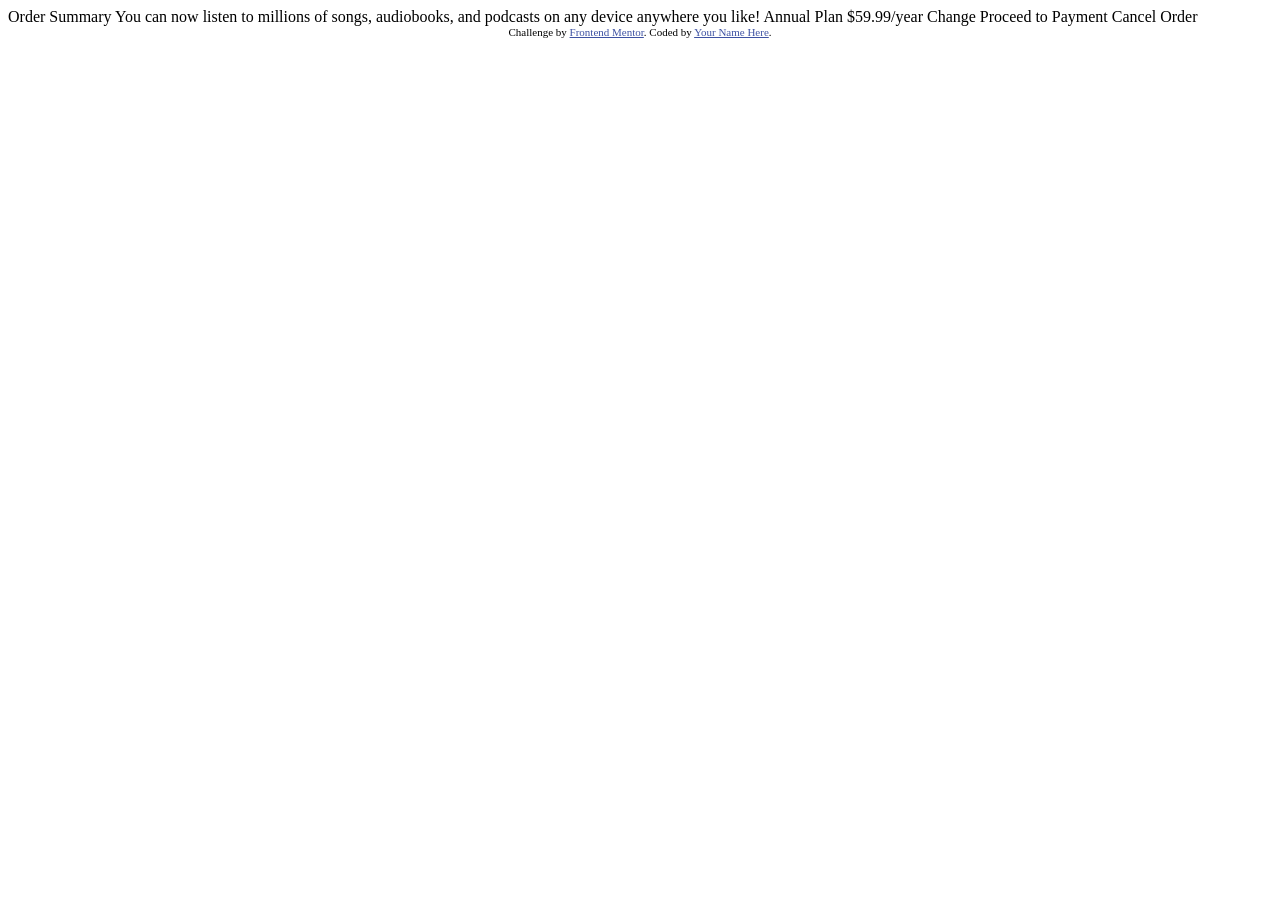
==== index.html @ c3e59071 "Initial Commit" ====
<!DOCTYPE html>
<html lang="en">
<head>
  <meta charset="UTF-8">
  <meta name="viewport" content="width=device-width, initial-scale=1.0"> <!-- displays site properly based on user's device -->

  <link rel="icon" type="image/png" sizes="32x32" href="./images/favicon-32x32.png">
  
  <title>Frontend Mentor | Order summary card</title>

  <!-- Feel free to remove these styles or customise in your own stylesheet 👍 -->
  <style>
    .attribution { font-size: 11px; text-align: center; }
    .attribution a { color: hsl(228, 45%, 44%); }
  </style>
</head>
<body>

  Order Summary

  You can now listen to millions of songs, audiobooks, and podcasts on any 
  device anywhere you like!

  Annual Plan
  $59.99/year

  Change

  Proceed to Payment
  Cancel Order
  
  <div class="attribution">
    Challenge by <a href="https://www.frontendmentor.io?ref=challenge" target="_blank">Frontend Mentor</a>. 
    Coded by <a href="#">Your Name Here</a>.
  </div>
</body>
</html>
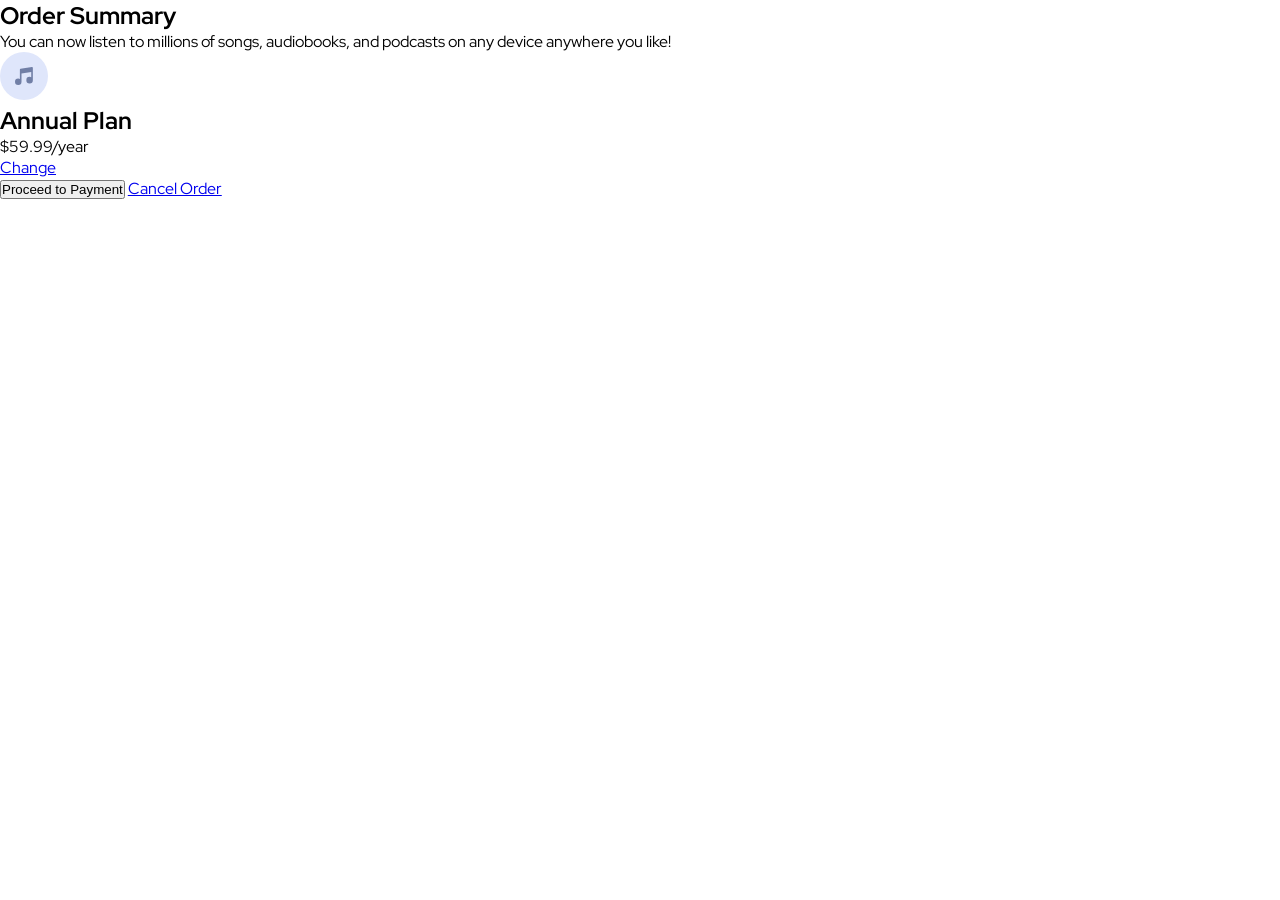
==== commit d3ab539e: "Project setup & HTML content added." ====
--- a/index.html
+++ b/index.html
@@ -1,37 +1,47 @@
 <!DOCTYPE html>
 <html lang="en">
-<head>
-  <meta charset="UTF-8">
-  <meta name="viewport" content="width=device-width, initial-scale=1.0"> <!-- displays site properly based on user's device -->
-
-  <link rel="icon" type="image/png" sizes="32x32" href="./images/favicon-32x32.png">
-  
-  <title>Frontend Mentor | Order summary card</title>
-
-  <!-- Feel free to remove these styles or customise in your own stylesheet 👍 -->
-  <style>
-    .attribution { font-size: 11px; text-align: center; }
-    .attribution a { color: hsl(228, 45%, 44%); }
-  </style>
-</head>
-<body>
-
-  Order Summary
-
-  You can now listen to millions of songs, audiobooks, and podcasts on any 
-  device anywhere you like!
-
-  Annual Plan
-  $59.99/year
-
-  Change
-
-  Proceed to Payment
-  Cancel Order
-  
-  <div class="attribution">
-    Challenge by <a href="https://www.frontendmentor.io?ref=challenge" target="_blank">Frontend Mentor</a>. 
-    Coded by <a href="#">Your Name Here</a>.
-  </div>
-</body>
-</html>+  <head>
+    <meta charset="UTF-8" />
+    <meta name="viewport" content="width=device-width, initial-scale=1.0" />
+    <link
+      rel="icon"
+      type="image/png"
+      sizes="32x32"
+      href="./images/favicon-32x32.png"
+    />
+    <link rel="preconnect" href="https://fonts.googleapis.com" />
+    <link rel="preconnect" href="https://fonts.gstatic.com" crossorigin />
+    <link
+      href="https://fonts.googleapis.com/css2?family=Red+Hat+Display:ital,wght@0,300..900;1,300..900&display=swap"
+      rel="stylesheet"
+    />
+    <link rel="stylesheet" href="styles.css" />
+    <title>Frontend Mentor | Order summary card</title>
+  </head>
+  <body>
+    <main>
+      <div class="card">
+        <div class="img-container"></div>
+        <section class="txt-section">
+          <h1 class="crd-title">Order Summary</h1>
+          <p class="crd-text">
+            You can now listen to millions of songs, audiobooks, and podcasts on
+            any device anywhere you like!
+          </p>
+        </section>
+        <section>
+          <img src="./images/icon-music.svg" alt="music note icon" />
+          <div class="price-container">
+            <h2>Annual Plan</h2>
+            <p>$59.99/year</p>
+          </div>
+          <a class="change-link" href="#">Change</a>
+        </section>
+        <section class="button-container">
+          <button type="button">Proceed to Payment</button>
+          <a class="cancel-link" href="#">Cancel Order</a>
+        </section>
+      </div>
+    </main>
+  </body>
+</html>
--- a/styles.css
+++ b/styles.css
@@ -0,0 +1,23 @@
+/* || Root Styling */
+
+/* Colours */
+
+:root {
+  --Blue-100: hsl(225, 100%, 94%);
+  --Blue-700: hsl(245, 75%, 52%);
+  --Blue-50: hsl(225, 100%, 98%);
+  --Gray-600: hsl(224, 23%, 55%);
+  --Blue-950: hsl(223, 47%, 23%);
+}
+
+/* || Global Styling */
+
+* {
+  box-sizing: border-box;
+  margin: 0;
+  padding: 0;
+}
+
+body {
+  font-family: "Red Hat Display", sans-serif, serif;
+}
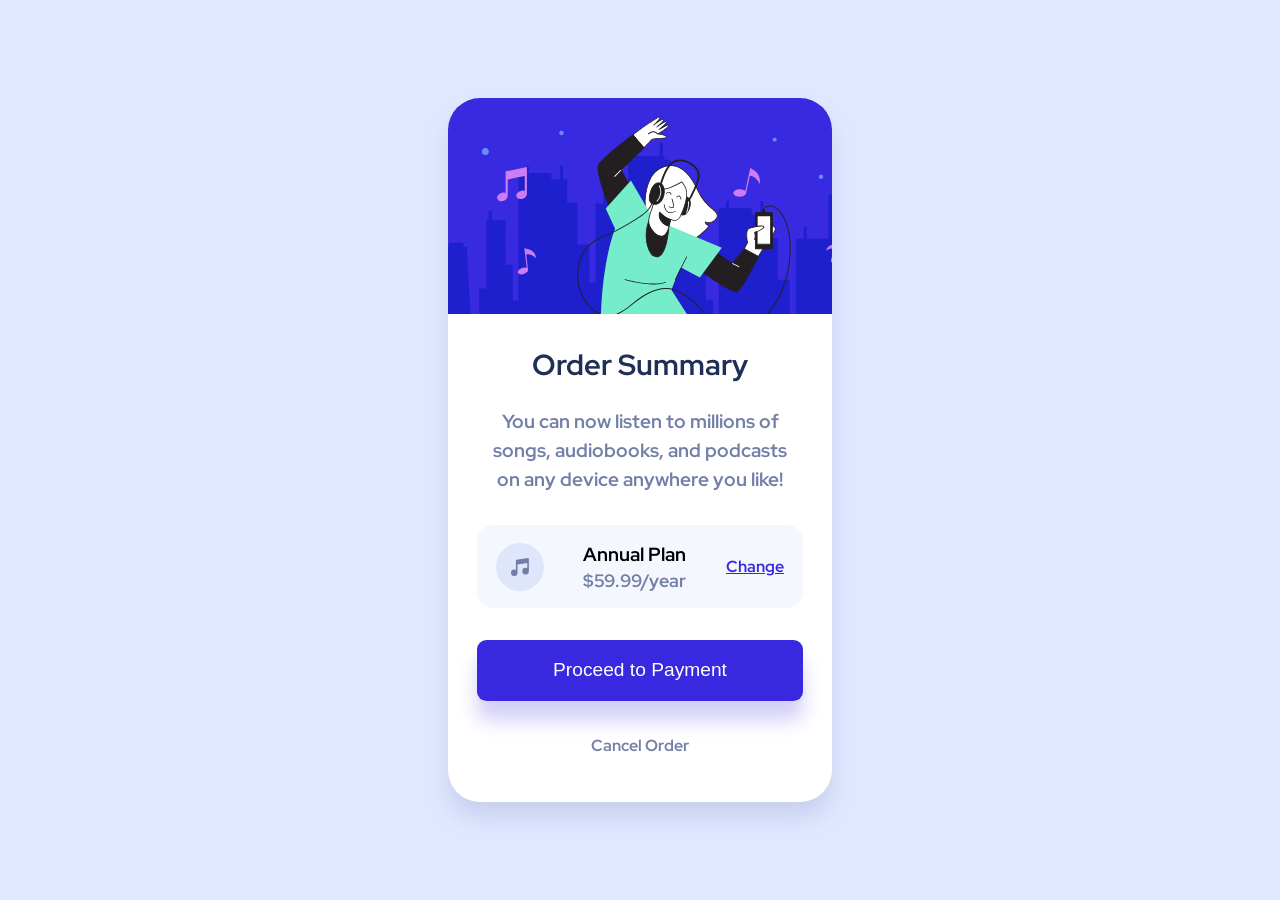
==== commit 4daece03: "CSS Styling Finished." ====
--- a/index.html
+++ b/index.html
@@ -23,23 +23,25 @@
       <div class="card">
         <div class="img-container"></div>
         <section class="txt-section">
-          <h1 class="crd-title">Order Summary</h1>
+          <h1 class="crd-title"><strong>Order Summary</strong></h1>
           <p class="crd-text">
             You can now listen to millions of songs, audiobooks, and podcasts on
             any device anywhere you like!
           </p>
         </section>
-        <section>
+        <section class="plan-section">
           <img src="./images/icon-music.svg" alt="music note icon" />
           <div class="price-container">
             <h2>Annual Plan</h2>
-            <p>$59.99/year</p>
+            <p class="price-value">$59.99/year</p>
           </div>
-          <a class="change-link" href="#">Change</a>
+          <a class="change-link" href="#"><strong>Change</strong></a>
         </section>
         <section class="button-container">
-          <button type="button">Proceed to Payment</button>
-          <a class="cancel-link" href="#">Cancel Order</a>
+          <button class="proceed-button" type="button">
+            Proceed to Payment
+          </button>
+          <a class="cancel-link" href="#"><strong>Cancel Order</strong></a>
         </section>
       </div>
     </main>
--- a/styles.css
+++ b/styles.css
@@ -4,10 +4,15 @@
 
 :root {
   --Blue-100: hsl(225, 100%, 94%);
+  --Blue-Shadow: hsl(225, 55%, 86%);
   --Blue-700: hsl(245, 75%, 52%);
+  --Blue-700-Hover: hsl(245, 90%, 70%);
+  --Blue-Button-Shadow: hsl(246, 71%, 89%);
   --Blue-50: hsl(225, 100%, 98%);
   --Gray-600: hsl(224, 23%, 55%);
   --Blue-950: hsl(223, 47%, 23%);
+  --White: hsl(0, 0%, 100%);
+  --Black: hsl(0, 0%, 0%);
 }
 
 /* || Global Styling */
@@ -19,5 +24,129 @@
 }
 
 body {
+  background-color: var(--Blue-100);
   font-family: "Red Hat Display", sans-serif, serif;
 }
+
+main {
+  align-items: center;
+  display: flex;
+  justify-content: center;
+  width: 100%;
+  height: 100vh;
+}
+
+/* || Card Styling */
+
+.card {
+  align-items: center;
+  background-color: var(--White);
+  box-shadow: 0em 1em 1.4em var(--Blue-Shadow);
+  border-radius: 2em;
+  display: flex;
+  flex-direction: column;
+  height: 44em;
+  max-height: 44em;
+  max-width: 24em;
+  overflow: hidden;
+  width: 24em;
+}
+
+.img-container {
+  background-image: url(./images/illustration-hero.svg);
+  background-size: cover;
+  height: 13.5em;
+  max-height: 13.5em;
+  width: 100%;
+  margin-bottom: 2em;
+}
+
+.txt-section {
+  text-align: center;
+  width: 80%;
+  margin-bottom: 2em;
+}
+
+.crd-title {
+  color: var(--Blue-950);
+  font-size: 1.8em;
+  margin-bottom: 0.8em;
+}
+
+.crd-text {
+  color: var(--Gray-600);
+  font-size: 1.2em;
+  font-weight: bold;
+  line-height: 150%;
+}
+
+.plan-section {
+  align-items: center;
+  background-color: var(--Blue-50);
+  border-radius: 1em;
+  display: flex;
+  justify-content: space-between;
+  margin-bottom: 2em;
+  padding: 1em 1.2em;
+  width: 85%;
+}
+
+.price-container {
+  font-size: 0.8em;
+}
+
+.price-value {
+  color: var(--Gray-600);
+  font-size: 1.4em;
+  font-weight: bold;
+  margin-top: 0.1em;
+}
+
+.change-link {
+  color: var(--Blue-700);
+  cursor: pointer;
+  font-weight: bold;
+  transition: all 0.1s ease-in-out;
+}
+
+.change-link:hover {
+  color: var(--Blue-700-Hover);
+  text-decoration: none;
+}
+
+.button-container {
+  align-items: center;
+  display: flex;
+  flex-direction: column;
+  justify-content: center;
+  width: 100%;
+}
+
+.proceed-button {
+  background-color: var(--Blue-700);
+  box-shadow: 0em 1em 1em var(--Blue-Button-Shadow);
+  border: none;
+  border-radius: 0.5em;
+  color: var(--White);
+  cursor: pointer;
+  margin-bottom: 1.8em;
+  font-size: 1.2em;
+  padding: 1em 0;
+  width: 85%;
+}
+
+.proceed-button:hover {
+  background-color: var(--Blue-700-Hover);
+}
+
+.cancel-link {
+  color: var(--Gray-600);
+  cursor: pointer;
+  font-weight: bold;
+  text-decoration: none;
+  transition: all 0.1s ease-in-out;
+}
+
+.cancel-link:hover {
+  color: var(--Black);
+}
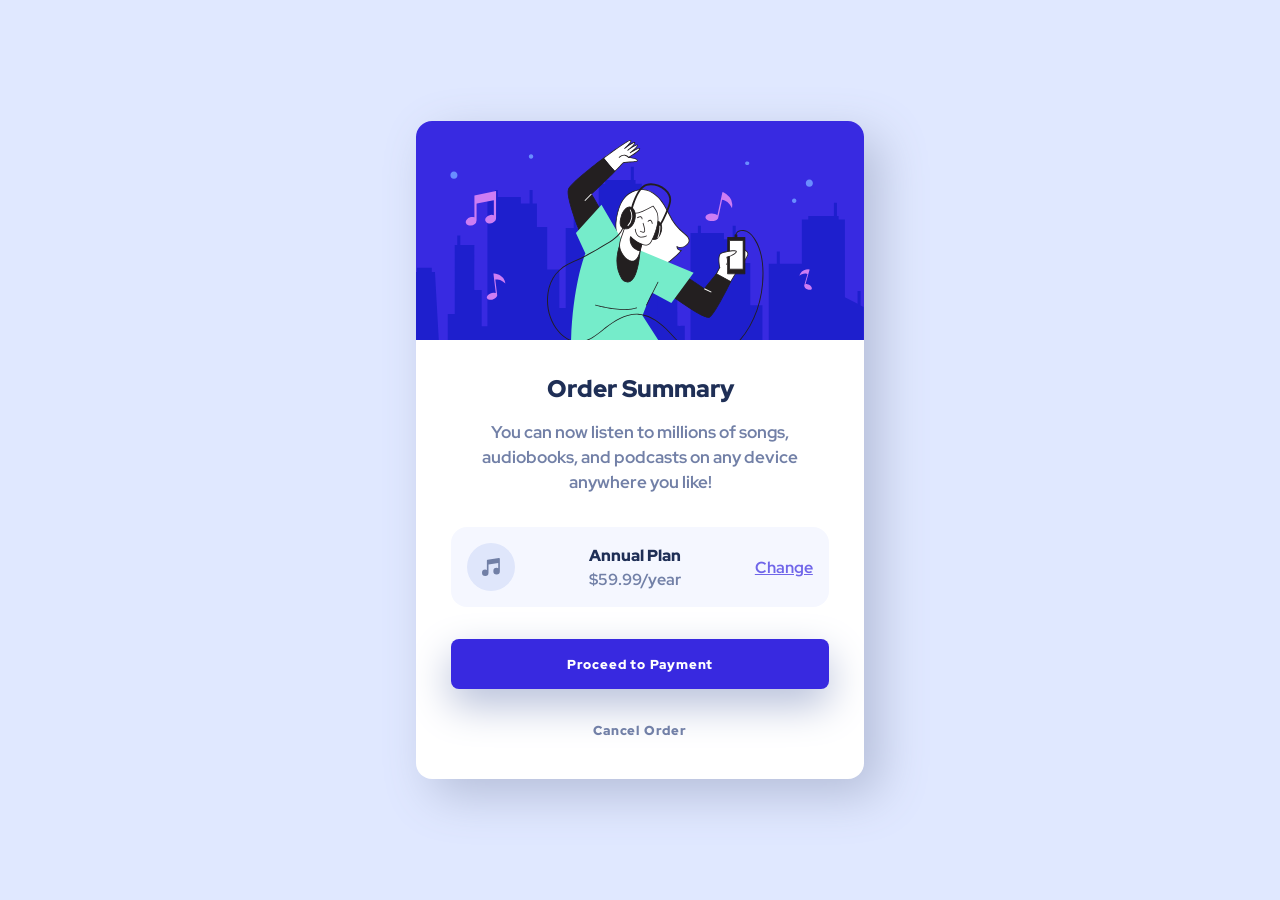
==== commit 71357581: "File structure change" ====
--- a/index.html
+++ b/index.html
@@ -1,49 +1,36 @@
 <!DOCTYPE html>
 <html lang="en">
-  <head>
-    <meta charset="UTF-8" />
-    <meta name="viewport" content="width=device-width, initial-scale=1.0" />
-    <link
-      rel="icon"
-      type="image/png"
-      sizes="32x32"
-      href="./images/favicon-32x32.png"
-    />
-    <link rel="preconnect" href="https://fonts.googleapis.com" />
-    <link rel="preconnect" href="https://fonts.gstatic.com" crossorigin />
-    <link
-      href="https://fonts.googleapis.com/css2?family=Red+Hat+Display:ital,wght@0,300..900;1,300..900&display=swap"
-      rel="stylesheet"
-    />
-    <link rel="stylesheet" href="styles.css" />
-    <title>Frontend Mentor | Order summary card</title>
-  </head>
-  <body>
-    <main>
-      <div class="card">
-        <div class="img-container"></div>
-        <section class="txt-section">
-          <h1 class="crd-title"><strong>Order Summary</strong></h1>
-          <p class="crd-text">
-            You can now listen to millions of songs, audiobooks, and podcasts on
-            any device anywhere you like!
-          </p>
-        </section>
-        <section class="plan-section">
-          <img src="./images/icon-music.svg" alt="music note icon" />
-          <div class="price-container">
-            <h2>Annual Plan</h2>
-            <p class="price-value">$59.99/year</p>
-          </div>
-          <a class="change-link" href="#"><strong>Change</strong></a>
-        </section>
-        <section class="button-container">
-          <button class="proceed-button" type="button">
-            Proceed to Payment
-          </button>
-          <a class="cancel-link" href="#"><strong>Cancel Order</strong></a>
-        </section>
+<head>
+  <meta charset="UTF-8">
+  <meta name="viewport" content="width=device-width, initial-scale=1.0">
+  <link rel="icon" type="image/png" sizes="32x32" href="images/favicon-32x32.png">
+  <link rel="stylesheet"
+        href="styles.css">
+  <title>Frontend Mentor | Order summary card</title>
+</head>
+<body>
+<main>
+  <article class="card">
+    <img class="hero-img" src="images/illustration-hero.svg"
+         alt="illustration of a person dancing with headphones on in a green t shirt with black sleeve.">
+    <div class="card-text-container">
+      <h1>Order Summary</h1>
+      <p>You can now listen to millions of songs, audiobooks, and podcasts on any
+         device anywhere you like!</p>
+      <div class="price-container">
+        <img class="music-icn" src="images/icon-music.svg" alt="music icon">
+        <div class="price">
+          <span class="plan">Annual Plan</span>
+          <span class="price">$59.99/year</span>
+        </div>
+        <a href="#" class="btn">Change</a>
       </div>
-    </main>
-  </body>
-</html>
+      <div class="btn-container">
+      <button class="proceed-btn">Proceed to Payment</button>
+      <button class="cancel-btn">Cancel Order</button>
+      </div>
+    </div>
+  </article>
+</main>
+</body>
+</html>
--- a/styles.css
+++ b/styles.css
@@ -1,152 +1,197 @@
-/* || Root Styling */
-
-/* Colours */
+/* Global Styles */
+ * {
+	 box-sizing : border-box;
+	 margin     : 0;
+	 padding    : 0;
+ }
 
 :root {
-  --Blue-100: hsl(225, 100%, 94%);
-  --Blue-Shadow: hsl(225, 55%, 86%);
-  --Blue-700: hsl(245, 75%, 52%);
-  --Blue-700-Hover: hsl(245, 90%, 70%);
-  --Blue-Button-Shadow: hsl(246, 71%, 89%);
-  --Blue-50: hsl(225, 100%, 98%);
-  --Gray-600: hsl(224, 23%, 55%);
-  --Blue-950: hsl(223, 47%, 23%);
-  --White: hsl(0, 0%, 100%);
-  --Black: hsl(0, 0%, 0%);
+	/* Primary Colours */
+	--blue-100 : hsl(225, 100%, 94%);
+	--blue-700 : hsl(245, 75%, 52%);
+	/* Neutral Colours */
+	--blue-50  : hsl(225, 100%, 98%);
+	--gray-600 : hsl(224, 23%, 55%);
+	--box-shadow: hsl(225 32% 78%);
+	--blue-950 : hsl(223, 47%, 23%);
+	--white: hsl(0, 0%, 100%);
 }
 
-/* || Global Styling */
+/* red-hat-display-500 - latin */
+@font-face {
+	font-display : swap;
+	font-family  : "Red Hat Display";
+	font-style   : normal;
+	font-weight  : 500;
+	src          : url("fonts/red-hat-display-v21-latin-500.woff2") format("woff2");
+}
+/* red-hat-display-700 - latin */
+@font-face {
+	font-display : swap;
+	font-family  : "Red Hat Display";
+	font-style   : normal;
+	font-weight  : 700;
+	src          : url("fonts/red-hat-display-v21-latin-700.woff2") format("woff2");
+}
+/* red-hat-display-900 - latin */
+@font-face {
+	font-display : swap;
+	font-family  : "Red Hat Display";
+	font-style   : normal;
+	font-weight  : 900;
+	src          : url("fonts/red-hat-display-v21-latin-900.woff2") format("woff2");
+}
+/* || Typography */
 
-* {
-  box-sizing: border-box;
-  margin: 0;
-  padding: 0;
+h1, p, span, button, a {
+	font-family: "Red Hat Display", Arial, Helvetica, sans-serif;
+	text-align: center;
 }
 
-body {
-  background-color: var(--Blue-100);
-  font-family: "Red Hat Display", sans-serif, serif;
+h1, p {
+	margin-block-end: 1rem;
 }
 
-main {
-  align-items: center;
-  display: flex;
-  justify-content: center;
-  width: 100%;
-  height: 100vh;
+h1 {
+	color: var(
+	--blue-950,
+	);
+	font-size: 1.5rem;
+	font-weight: 900;
 }
 
-/* || Card Styling */
+p {
+	color: var(--gray-600);
+	font-size: 1.05rem;
+	font-weight: bold;
+	line-height: 150%;
+	padding: 0 1rem 1rem 1rem;
+}
+
+.plan {
+	color: var(--blue-950);
+	font-weight: 900;
+}
+
+.price {
+	color: var(--gray-600);
+	font-weight: 700;
+}
+
+a {
+	color: var(--blue-700);
+	font-weight: 700;
+	transition: opacity 0.25s ease-in-out;
+}
+
+a {
+	opacity: 0.7;
+}
+
+button {
+	font-weight: 900;
+	letter-spacing: 0.05rem;
+}
+
+.proceed-btn {
+	color: var(--white);
+}
+
+.cancel-btn {
+	color: var(--gray-600);
+	transition: color 0.25s;
+}
+
+.cancel-btn:hover {
+	color: var(--blue-950);
+}
+
+/* || Main Styles */
+
+main {
+	align-items: center;
+	background-color: var(--blue-100);
+	display: flex;
+	height: 100vh;
+	justify-content: center;
+	width: 100%;
+}
 
 .card {
-  align-items: center;
-  background-color: var(--White);
-  box-shadow: 0em 1em 1.4em var(--Blue-Shadow);
-  border-radius: 2em;
-  display: flex;
-  flex-direction: column;
-  height: 44em;
-  max-height: 44em;
-  max-width: 24em;
-  overflow: hidden;
-  width: 24em;
+	background-color: var(--white);
+	border-radius: 1rem;
+	box-shadow: 1rem 1rem 3rem var(--box-shadow);
+	overflow: hidden;
+	min-width: 22rem;
+	width: 22.5rem;
 }
 
-.img-container {
-  background-image: url(./images/illustration-hero.svg);
-  background-size: cover;
-  height: 13.5em;
-  max-height: 13.5em;
-  width: 100%;
-  margin-bottom: 2em;
+.hero-img {
+	width: 100%;
 }
 
-.txt-section {
-  text-align: center;
-  width: 80%;
-  margin-bottom: 2em;
-}
-
-.crd-title {
-  color: var(--Blue-950);
-  font-size: 1.8em;
-  margin-bottom: 0.8em;
-}
-
-.crd-text {
-  color: var(--Gray-600);
-  font-size: 1.2em;
-  font-weight: bold;
-  line-height: 150%;
-}
-
-.plan-section {
-  align-items: center;
-  background-color: var(--Blue-50);
-  border-radius: 1em;
-  display: flex;
-  justify-content: space-between;
-  margin-bottom: 2em;
-  padding: 1em 1.2em;
-  width: 85%;
+.card-text-container {
+	padding: 1.8rem 1.5rem 1rem 1.5rem;
 }
 
 .price-container {
-  font-size: 0.8em;
+	align-items: center;
+	background-color: var(--blue-50);
+	border-radius: 1rem;
+	display: flex;
+	justify-content: space-between;
+	margin-block-end: 2rem;
+	padding: 1rem;
 }
 
-.price-value {
-  color: var(--Gray-600);
-  font-size: 1.4em;
-  font-weight: bold;
-  margin-top: 0.1em;
+.price {
+	display: flex;
+	flex-direction: column;
+	gap: 0.2rem;
+	justify-content: flex-start;
+}
+a {
+	cursor: pointer;
 }
 
-.change-link {
-  color: var(--Blue-700);
-  cursor: pointer;
-  font-weight: bold;
-  transition: all 0.1s ease-in-out;
+.btn-container {
+	display: flex;
+	flex-direction: column;
+	gap: 1rem;
+	margin-block-end: 0.5rem;
 }
 
-.change-link:hover {
-  color: var(--Blue-700-Hover);
-  text-decoration: none;
+button {
+	border: none;
+	border-radius: 0.5rem;
+	cursor: pointer;
+	padding: 1rem;
 }
 
-.button-container {
-  align-items: center;
-  display: flex;
-  flex-direction: column;
-  justify-content: center;
-  width: 100%;
+.proceed-btn {
+	background-color: var(--blue-700);
+	box-shadow: 0 1rem 2.5rem var(--box-shadow);
+	transition: opacity 0.25s ease-in-out;
 }
 
-.proceed-button {
-  background-color: var(--Blue-700);
-  box-shadow: 0em 1em 1em var(--Blue-Button-Shadow);
-  border: none;
-  border-radius: 0.5em;
-  color: var(--White);
-  cursor: pointer;
-  margin-bottom: 1.8em;
-  font-size: 1.2em;
-  padding: 1em 0;
-  width: 85%;
+.proceed-btn:hover {
+	opacity: 0.7;
 }
 
-.proceed-button:hover {
-  background-color: var(--Blue-700-Hover);
+.cancel-btn {
+	background-color: transparent;
 }
 
-.cancel-link {
-  color: var(--Gray-600);
-  cursor: pointer;
-  font-weight: bold;
-  text-decoration: none;
-  transition: all 0.1s ease-in-out;
+/* || Media Query */
+
+@media screen and (min-width: 51.25rem) {
+	.card {
+		width: 28rem;
+	}
+
+	.card-text-container {
+	padding: 1.8rem 2.2rem 1rem 2.2rem;
+
+	}
 }
 
-.cancel-link:hover {
-  color: var(--Black);
-}
